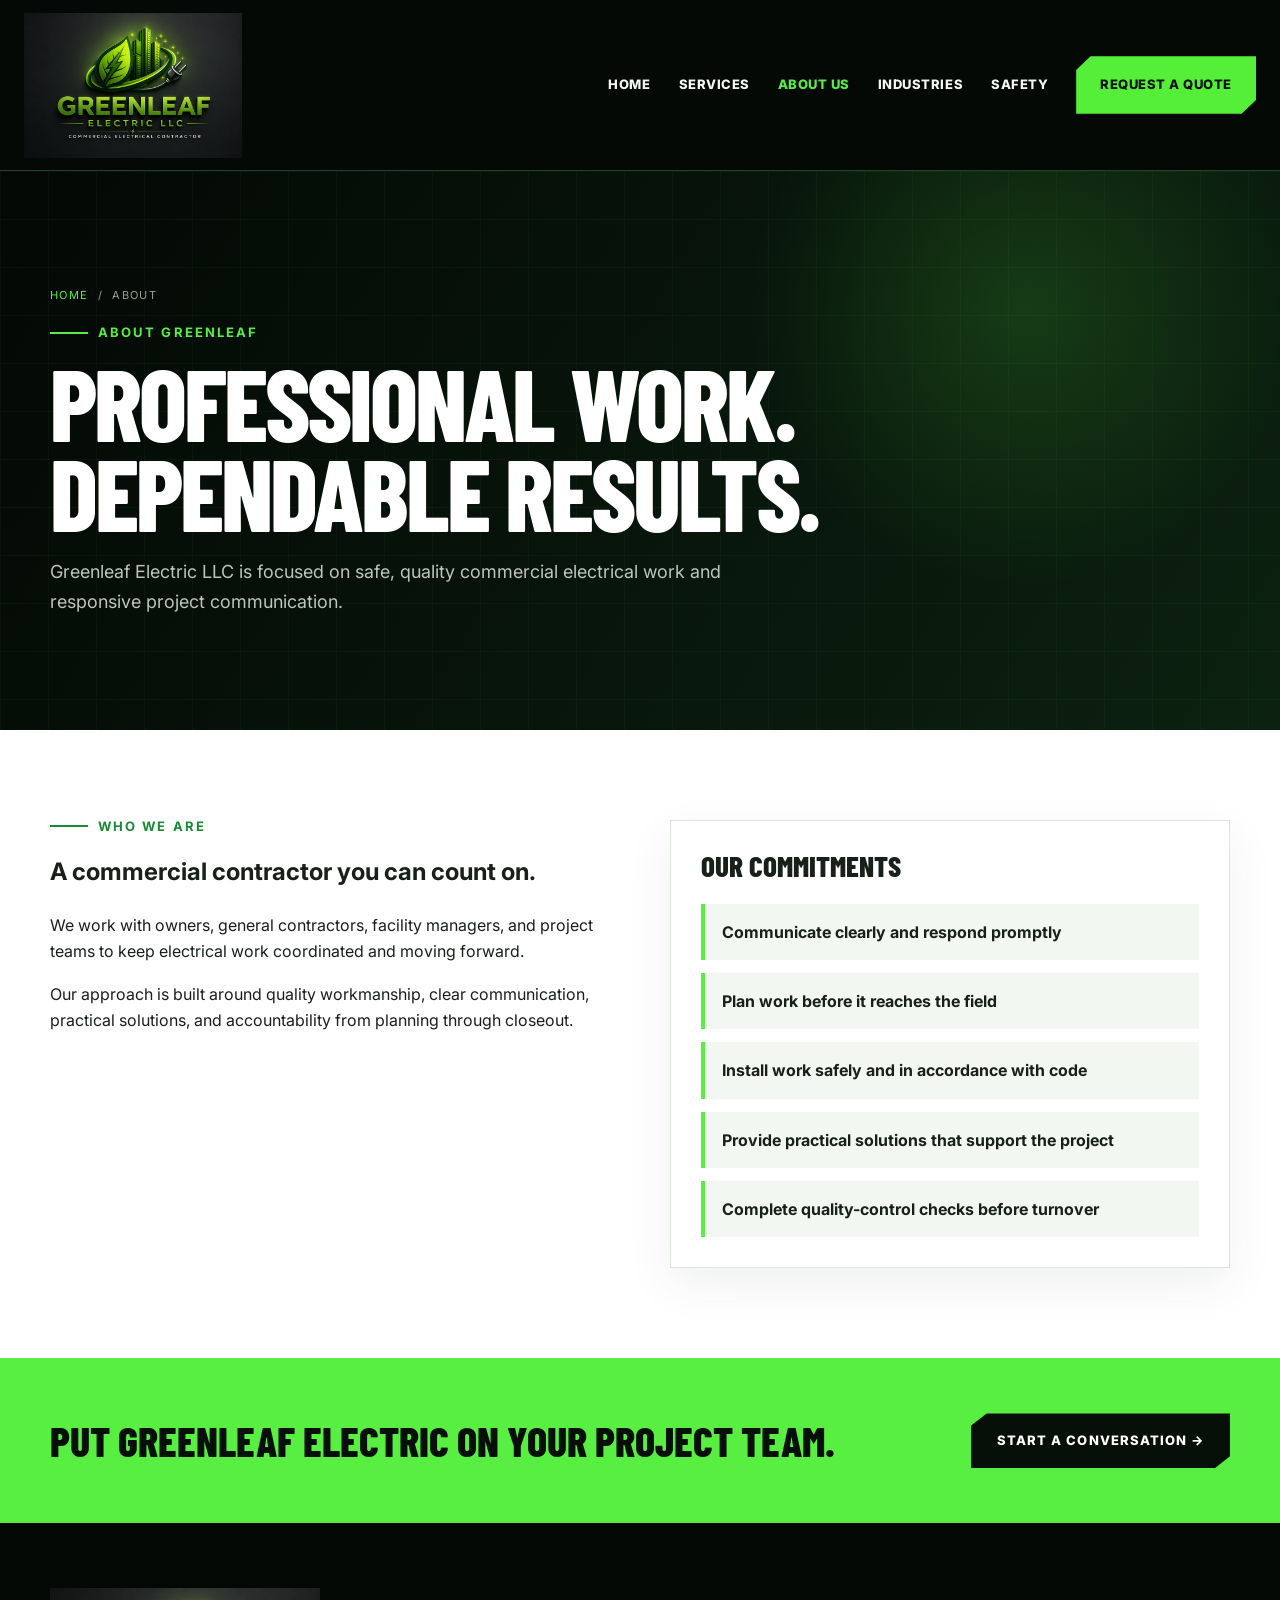
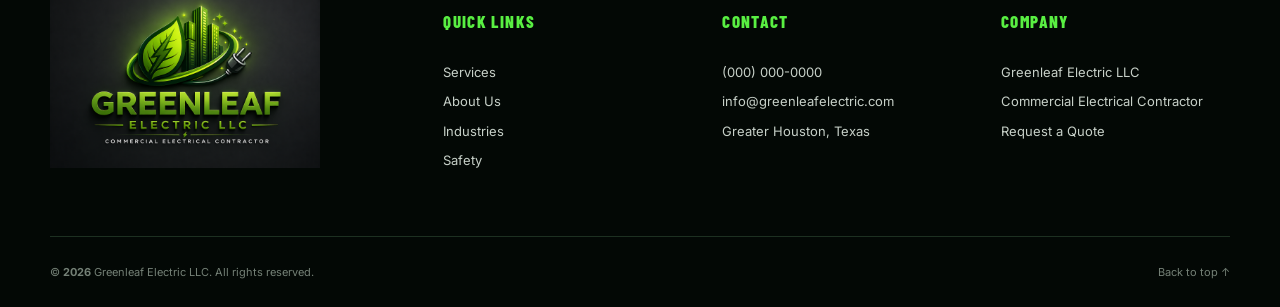
==== about.html @ da340b28 "initial commit of website" ====
<!doctype html><html lang="en"><head><meta charset="utf-8"><meta name="viewport" content="width=device-width,initial-scale=1"><meta name="theme-color" content="#07110a"><meta name="description" content="About Greenleaf Electric LLC and its commercial electrical approach."><title>About Us | Greenleaf Electric LLC</title><link rel="preconnect" href="https://fonts.googleapis.com"><link rel="preconnect" href="https://fonts.gstatic.com" crossorigin><link href="https://fonts.googleapis.com/css2?family=Barlow+Condensed:wght@600;700;800&family=Inter:wght@400;500;600;700&display=swap" rel="stylesheet"><link rel="stylesheet" href="styles.css"></head><body id="top"><div class="topbar"><div class="wrap topbar-inner"><span>Commercial Electrical Contractor</span><div><a href="tel:+10000000000">Call: (000) 000-0000</a><a href="mailto:info@greenleafelectric.com">info@greenleafelectric.com</a></div></div></div>
<header class="site-header">
  <div class="wrap nav">
    <a href="index.html" class="brand logo-brand" aria-label="Greenleaf Electric home"><img src="greenleaf-logo-full.png" alt="Greenleaf Electric LLC"></a>
    <button class="menu" type="button" aria-label="Open menu" aria-expanded="false"><span></span><span></span><span></span></button>
    <nav class="links">
      <a data-page="home" href="index.html">Home</a>
      <a data-page="services" href="services.html">Services</a>
      <a data-page="about" class="active" href="about.html">About Us</a>
      <a data-page="industries" href="industries.html">Industries</a>
      <a data-page="safety" href="safety.html">Safety</a>
      <a data-page="contact" href="contact.html" class="quote-link">Request a Quote</a>
    </nav>
  </div>
</header><main>
<section class="page-hero"><div class="wrap"><div class="breadcrumbs"><a href="index.html">Home</a><span>/</span><span>About</span></div><p class="kicker"><span></span> About Greenleaf</p><h1>Professional work. Dependable results.</h1><p>Greenleaf Electric LLC is focused on safe, quality commercial electrical work and responsive project communication.</p></div></section>
<section class="content-section"><div class="wrap content-grid"><div class="reveal"><p class="kicker dark"><span></span> Who We Are</p><h2>A commercial contractor you can count on.</h2><p>We work with owners, general contractors, facility managers, and project teams to keep electrical work coordinated and moving forward.</p><p>Our approach is built around quality workmanship, clear communication, practical solutions, and accountability from planning through closeout.</p></div><div class="content-card reveal"><h3>Our Commitments</h3><div class="detail-list"><span>Communicate clearly and respond promptly</span><span>Plan work before it reaches the field</span><span>Install work safely and in accordance with code</span><span>Provide practical solutions that support the project</span><span>Complete quality-control checks before turnover</span></div></div></div></section>
<section class="cta-strip"><div class="wrap"><h2>Put Greenleaf Electric on your project team.</h2><a href="contact.html" class="btn">Start a Conversation →</a></div></section>
</main>
<footer>
  <div class="wrap footer-main">
    <a href="index.html" class="footer-logo"><img src="greenleaf-logo-full.png" alt="Greenleaf Electric LLC"></a>
    <div><h4>Quick Links</h4><a href="services.html">Services</a><a href="about.html">About Us</a><a href="industries.html">Industries</a><a href="safety.html">Safety</a></div>
    <div><h4>Contact</h4><a href="tel:+10000000000">(000) 000-0000</a><a href="mailto:info@greenleafelectric.com">info@greenleafelectric.com</a><span>Greater Houston, Texas</span></div>
    <div><h4>Company</h4><span>Greenleaf Electric LLC</span><span>Commercial Electrical Contractor</span><a href="contact.html">Request a Quote</a></div>
  </div>
  <div class="wrap footer-bottom"><span>© <b id="year"></b> Greenleaf Electric LLC. All rights reserved.</span><a href="#top">Back to top ↑</a></div>
</footer><script src="script.js"></script></body></html>
---- styles.css ----
:root{
 --black:#061008;--black2:#0a160d;--black3:#101e13;--green:#59ef42;--green2:#1fcf45;
 --lime:#aaff3d;--white:#fff;--paper:#f5f7f4;--text:#172019;--muted:#637067;--border:#dce4dc;
}
*{box-sizing:border-box}html{scroll-behavior:smooth}body{margin:0;font-family:Inter,Arial,sans-serif;color:var(--text);background:white;line-height:1.65}
a{text-decoration:none;color:inherit}img{display:block;max-width:100%}button,input,textarea,select{font:inherit}.wrap{width:min(1180px,calc(100% - 40px));margin:auto}
.topbar{background:#020704;color:#aeb9b0;font-size:12px;border-bottom:1px solid #18321e}.topbar-inner{min-height:36px;display:flex;justify-content:space-between;align-items:center}.topbar-inner div{display:flex;gap:26px}.topbar a:hover{color:var(--green)}
.site-header{position:sticky;top:0;z-index:50;background:rgba(6,16,8,.96);backdrop-filter:blur(14px);border-bottom:1px solid #18321e}.nav{height:88px;display:flex;align-items:center;justify-content:space-between;gap:24px}.brand{width:315px}.links{display:flex;align-items:center;gap:28px}.links a{color:#dfe7e0;font-size:13px;font-weight:700;text-transform:uppercase;letter-spacing:.07em}.links a:hover{color:var(--green)}.quote-link{padding:13px 18px;background:var(--green);color:#061008!important;clip-path:polygon(7% 0,100% 0,100% 76%,93% 100%,0 100%,0 24%)}
.menu{display:none;background:none;border:0}.menu span{display:block;width:28px;height:2px;background:white;margin:6px}
.hero{min-height:760px;position:relative;overflow:hidden;background:radial-gradient(circle at 75% 35%,rgba(67,238,67,.16),transparent 26%),linear-gradient(120deg,#030805 0%,#07120a 55%,#0c2010 100%);color:white}.hero:before{content:"";position:absolute;right:-8%;top:-7%;width:53vw;height:53vw;border:1px solid rgba(89,239,66,.25);border-radius:50%;box-shadow:0 0 0 50px rgba(89,239,66,.025),0 0 0 100px rgba(89,239,66,.018)}.grid-overlay{position:absolute;inset:0;background-image:linear-gradient(rgba(73,160,83,.06) 1px,transparent 1px),linear-gradient(90deg,rgba(73,160,83,.06) 1px,transparent 1px);background-size:48px 48px;mask-image:linear-gradient(to right,black,transparent 90%)}.hero-content{position:relative;min-height:760px;display:grid;grid-template-columns:1.08fr .92fr;align-items:center;gap:80px;padding:90px 0}.kicker{margin:0 0 18px;color:var(--green);font:700 13px/1 Inter;text-transform:uppercase;letter-spacing:.16em;display:flex;align-items:center;gap:10px}.kicker span{width:38px;height:2px;background:var(--green)}.kicker.dark{color:#188934}.kicker.dark span{background:#188934}.hero h1,.section h2{font-family:"Barlow Condensed",sans-serif;text-transform:uppercase;letter-spacing:-.025em}.hero h1{font-size:clamp(62px,8.6vw,118px);line-height:.82;margin:0 0 30px}.hero h1 em{font-style:normal;color:var(--green);text-shadow:0 0 28px rgba(89,239,66,.23)}.lead{font-size:19px;color:#bdc8bf;max-width:690px}.buttons{display:flex;flex-wrap:wrap;gap:14px;margin:34px 0}.btn{display:inline-flex;align-items:center;justify-content:center;gap:15px;min-height:55px;padding:0 25px;border:1px solid transparent;font-size:13px;font-weight:800;text-transform:uppercase;letter-spacing:.08em;cursor:pointer;clip-path:polygon(6% 0,100% 0,100% 78%,94% 100%,0 100%,0 22%)}.primary{background:var(--green);color:#061008}.primary:hover{background:var(--lime)}.outline{color:white;border-color:#4b5d4e;background:rgba(255,255,255,.03)}.outline:hover{border-color:var(--green);color:var(--green)}.quick-points{display:flex;flex-wrap:wrap;gap:20px;color:#b9c5bb;font-size:12px}.quick-points span::first-letter{color:var(--green)}
.electric-card{position:relative;padding:38px;background:linear-gradient(145deg,rgba(22,47,27,.9),rgba(7,17,9,.95));border:1px solid #285b31;box-shadow:0 30px 90px rgba(0,0,0,.45),inset 0 0 60px rgba(67,238,67,.04);clip-path:polygon(8% 0,100% 0,100% 90%,92% 100%,0 100%,0 10%)}.electric-card:after{content:"";position:absolute;inset:10px;border:1px solid rgba(89,239,66,.15);pointer-events:none}.card-top{color:#8cff54;font-size:11px;font-weight:800;letter-spacing:.2em}.bolt{font-size:110px;color:var(--green);line-height:1;text-shadow:0 0 35px rgba(89,239,66,.65)}.electric-card h2{font-family:"Barlow Condensed";font-size:44px;line-height:1;text-transform:uppercase;margin:0 0 12px}.electric-card p{color:#aebcaf}.mini-grid{display:grid;grid-template-columns:1fr 1fr;margin-top:28px;border-top:1px solid #295330;border-left:1px solid #295330}.mini-grid a{padding:20px;border-right:1px solid #295330;border-bottom:1px solid #295330}.mini-grid strong{display:block;color:var(--green);font:800 28px "Barlow Condensed"}.mini-grid span{font-size:11px;color:#9fac9f;text-transform:uppercase}.mini-grid a:hover{background:rgba(89,239,66,.08)}.scroll{position:absolute;bottom:28px;left:50%;transform:translateX(-50%);font-size:10px;letter-spacing:.2em;color:#748177}.scroll span{color:var(--green)}
.proof{background:var(--green);color:#061008}.proof-row{min-height:76px;display:flex;align-items:center;justify-content:space-between;gap:18px;font:800 18px "Barlow Condensed";text-transform:uppercase;letter-spacing:.05em}.proof-row i{width:6px;height:6px;border-radius:50%;background:#061008}
.section{padding:110px 0}.heading{max-width:760px;margin-bottom:48px}.heading.center{text-align:center;margin-left:auto;margin-right:auto}.heading.center .kicker{justify-content:center}.section h2{font-size:clamp(45px,6vw,72px);line-height:.95;margin:0 0 22px}.heading>p:last-child{color:var(--muted);font-size:17px}.services{background:var(--paper)}.service-grid{display:grid;grid-template-columns:repeat(3,1fr);gap:18px}.service-card{position:relative;min-height:330px;padding:30px;background:white;border:1px solid var(--border);overflow:hidden;transition:.25s}.service-card:before{content:"";position:absolute;left:0;bottom:0;width:100%;height:4px;background:var(--green);transform:scaleX(0);transform-origin:left;transition:.3s}.service-card:hover{transform:translateY(-7px);box-shadow:0 25px 60px rgba(22,45,27,.12);border-color:#b1d4b4}.service-card:hover:before{transform:scaleX(1)}.number{position:absolute;right:22px;top:16px;color:#e9eee9;font:800 60px "Barlow Condensed"}.service-icon{font-size:35px;color:#168a30}.service-card h3{font:800 30px/1 "Barlow Condensed";text-transform:uppercase;margin:55px 0 14px}.service-card p{color:var(--muted);font-size:14px}.service-card>span{position:absolute;bottom:28px;color:#13812c;font-size:12px;font-weight:800;text-transform:uppercase}
.about{background:var(--black2);color:white}.about-grid{display:grid;grid-template-columns:1fr 1fr;gap:90px;align-items:center}.image-frame{min-height:545px;position:relative;background:linear-gradient(145deg,#16331b,#061008);border:1px solid #2b6635;overflow:hidden;clip-path:polygon(11% 0,100% 0,100% 89%,89% 100%,0 100%,0 11%)}.wire-lines{position:absolute;inset:-20%;background:repeating-radial-gradient(ellipse at center,transparent 0 28px,rgba(89,239,66,.14) 30px 32px);transform:rotate(-18deg)}.big-mark{position:absolute;inset:0;display:grid;place-items:center;color:rgba(89,239,66,.8);font:800 160px "Barlow Condensed";text-shadow:0 0 40px rgba(89,239,66,.24)}.experience-badge{position:absolute;right:0;bottom:0;width:210px;padding:24px;background:var(--green);color:#061008;display:flex;gap:15px;align-items:center}.experience-badge strong{font:800 42px "Barlow Condensed"}.experience-badge span{font-size:11px;font-weight:800;text-transform:uppercase}.about-copy>p{color:#aeb9b0}.check-grid{display:grid;grid-template-columns:1fr 1fr;gap:13px;margin:30px 0;color:#d9e4db;font-size:14px}.check-grid span::first-letter{color:var(--green)}.text-link{color:var(--green);font-size:13px;font-weight:800;text-transform:uppercase}.industries{background:white}.industry-grid{display:grid;grid-template-columns:repeat(3,1fr);gap:1px;background:var(--border);border:1px solid var(--border)}.industry-grid a{min-height:145px;padding:26px;background:white;display:grid;grid-template-columns:auto 1fr auto;align-items:center;gap:18px}.industry-grid b{color:#199136;font:800 27px "Barlow Condensed"}.industry-grid strong{font:800 24px/1.05 "Barlow Condensed";text-transform:uppercase}.industry-grid span{font-size:25px}.industry-grid a:hover{background:#eff8ef}.safety{background:linear-gradient(120deg,#071008,#102515);color:white}.safety-grid{display:grid;grid-template-columns:1fr 1fr;gap:80px;align-items:center}.safety-grid>div>p{color:#aab7ac}.safety-cards{display:grid;grid-template-columns:1fr 1fr;gap:14px}.safety-cards div{min-height:145px;padding:24px;border:1px solid #2d6035;background:rgba(255,255,255,.025)}.safety-cards b{display:block;color:var(--green);font:800 36px "Barlow Condensed"}.safety-cards span{font:800 19px "Barlow Condensed";text-transform:uppercase}.contact{background:var(--paper)}.contact-grid{display:grid;grid-template-columns:.85fr 1.15fr;gap:70px}.contact-copy>p{color:var(--muted)}.contact-links{display:grid;gap:12px;margin-top:30px}.contact-links a{display:flex;align-items:center;gap:15px;padding:15px;background:white;border:1px solid var(--border)}.contact-links a:hover{border-color:#4ac65c}.contact-links i{width:44px;height:44px;display:grid;place-items:center;background:#e9f5e9;color:#178b31;font-style:normal;font-size:20px}.contact-links small{display:block;font-size:9px;letter-spacing:.15em;color:#778278;font-weight:800}.quote-form{padding:34px;background:white;box-shadow:0 20px 60px rgba(21,46,27,.12);border-top:5px solid var(--green)}.form-title{font:800 35px "Barlow Condensed";margin-bottom:24px}.form-row{display:grid;grid-template-columns:1fr 1fr;gap:15px}.quote-form label{display:grid;gap:7px;margin-bottom:14px;font-size:11px;font-weight:800;text-transform:uppercase;letter-spacing:.08em}.quote-form input,.quote-form textarea,.quote-form select{width:100%;border:1px solid var(--border);background:#f8faf8;padding:14px;outline:none;text-transform:none}.quote-form input:focus,.quote-form textarea:focus,.quote-form select:focus{border-color:#2eb849;box-shadow:0 0 0 3px rgba(46,184,73,.1)}.form-note{font-size:11px!important;margin:10px 0 0;color:#7b857d}
footer{background:#030805;color:#c7d0c8}.footer-main{padding:65px 0;display:grid;grid-template-columns:1.5fr repeat(3,1fr);gap:50px;border-bottom:1px solid #1d3021}.footer-logo{max-width:330px}.footer-main h4{color:var(--green);font:800 17px "Barlow Condensed";text-transform:uppercase;letter-spacing:.08em}.footer-main div{display:grid;align-content:start;gap:8px;font-size:13px}.footer-main a:hover{color:var(--green)}.footer-bottom{min-height:70px;display:flex;justify-content:space-between;align-items:center;font-size:11px;color:#748076}
.reveal{opacity:0;transform:translateY(22px);transition:opacity .65s,transform .65s}.reveal.visible{opacity:1;transform:none}
@media(max-width:950px){.menu{display:block}.links{display:none;position:absolute;top:88px;left:0;right:0;background:#071009;padding:16px 22px 25px;flex-direction:column;align-items:stretch;border-bottom:1px solid #27572e}.links.open{display:flex}.links a{padding:10px}.quote-link{text-align:center}.hero-content,.about-grid,.safety-grid,.contact-grid{grid-template-columns:1fr}.hero-content{gap:40px;padding:75px 0 110px}.hero-visual{max-width:650px}.service-grid,.industry-grid{grid-template-columns:repeat(2,1fr)}.footer-main{grid-template-columns:1fr 1fr}.topbar-inner>span{display:none}.topbar-inner{justify-content:flex-end}}
@media(max-width:620px){.wrap{width:min(100% - 28px,1180px)}.topbar-inner div{width:100%;justify-content:space-between;gap:8px}.topbar a{font-size:10px}.nav{height:74px}.brand{width:235px}.links{top:74px}.hero,.hero-content{min-height:auto}.hero h1{font-size:66px}.hero-content{padding-top:65px}.electric-card{padding:27px}.electric-card h2{font-size:34px}.proof-row{overflow:auto;justify-content:flex-start}.proof-row span{white-space:nowrap}.section{padding:76px 0}.section h2{font-size:48px}.service-grid,.industry-grid,.safety-cards,.form-row,.footer-main{grid-template-columns:1fr}.industry-grid a{min-height:115px}.about-grid{gap:45px}.image-frame{min-height:390px}.big-mark{font-size:120px}.check-grid{grid-template-columns:1fr}.contact-grid{gap:40px}.quote-form{padding:24px}.footer-bottom{flex-direction:column;justify-content:center;gap:8px}.quick-points{display:grid}.buttons{display:grid}.btn{width:100%}}

/* Multipage updates */
.wordmark{display:flex;align-items:center;gap:12px;min-width:0}
.wordmark-icon{width:50px;height:50px;flex:none;display:grid;place-items:center;border:2px solid var(--green);border-radius:50%;color:var(--green);font:800 28px "Barlow Condensed";box-shadow:0 0 20px rgba(89,239,66,.18)}
.wordmark-text{display:block;min-width:0}
.wordmark-text strong{display:block;color:var(--green);font:800 29px/.8 "Barlow Condensed";letter-spacing:.02em;white-space:nowrap}
.wordmark-text small{display:block;color:#eff5ef;font-size:8px;font-weight:700;letter-spacing:.19em;margin-top:9px;white-space:nowrap}
.page-hero{position:relative;overflow:hidden;padding:115px 0 95px;color:white;background:radial-gradient(circle at 80% 25%,rgba(89,239,66,.16),transparent 25%),linear-gradient(120deg,#030805,#0c2110)}
.page-hero:after{content:"";position:absolute;inset:0;background-image:linear-gradient(rgba(73,160,83,.06) 1px,transparent 1px),linear-gradient(90deg,rgba(73,160,83,.06) 1px,transparent 1px);background-size:48px 48px;pointer-events:none}
.page-hero .wrap{position:relative;z-index:1}
.page-hero h1{max-width:850px;margin:0 0 20px;font:800 clamp(58px,8vw,100px)/.9 "Barlow Condensed";text-transform:uppercase;letter-spacing:-.03em}
.page-hero p:last-child{max-width:720px;color:#bbc7bd;font-size:18px}
.breadcrumbs{display:flex;gap:9px;margin-bottom:22px;color:#93a296;font-size:11px;text-transform:uppercase;letter-spacing:.13em}
.breadcrumbs a{color:var(--green)}
.content-section{padding:90px 0}
.content-grid{display:grid;grid-template-columns:1fr 1fr;gap:60px;align-items:start}
.content-card{padding:30px;background:#fff;border:1px solid var(--border);box-shadow:0 16px 45px rgba(20,50,28,.07)}
.content-card h3{font:800 29px/1 "Barlow Condensed";text-transform:uppercase;margin:0 0 14px}
.content-card p{color:var(--muted)}
.detail-list{display:grid;gap:13px;margin-top:24px}
.detail-list span{padding:15px 17px;background:#f2f7f2;border-left:4px solid var(--green);font-weight:700}
.cta-strip{padding:55px 0;background:var(--green);color:#061008}
.cta-strip .wrap{display:flex;justify-content:space-between;align-items:center;gap:30px}
.cta-strip h2{font:800 42px/.95 "Barlow Condensed";text-transform:uppercase;margin:0}
.cta-strip .btn{background:#061008;color:white}
.active{color:var(--green)!important}
@media(max-width:950px){.brand{width:auto}.content-grid{grid-template-columns:1fr}.cta-strip .wrap{align-items:flex-start;flex-direction:column}}
@media(max-width:620px){.wordmark-icon{width:40px;height:40px;font-size:23px}.wordmark-text strong{font-size:22px}.wordmark-text small{font-size:6px;letter-spacing:.13em}.page-hero{padding:80px 0 65px}.page-hero h1{font-size:58px}.cta-strip h2{font-size:36px}}

.brand img,.footer-logo img{
  display:block;
  width:100%;
  max-width:320px;
  height:auto;
  object-fit:contain;
}
@media(max-width:620px){
  .brand img{max-width:220px;}
  .footer-logo img{max-width:220px;}
}

/* Correct logo presentation */
.site-header {
  background: #111514;
}

.nav {
  min-height: 116px;
  height: auto;
  padding: 10px 0;
}

.logo-brand {
  display: block;
  width: 285px;
  flex: 0 0 285px;
  overflow: hidden;
  border-radius: 4px;
}

.logo-brand img {
  display: block;
  width: 100%;
  height: 92px;
  object-fit: cover;
  object-position: center;
}

.footer-logo {
  display: block;
  width: 310px;
  max-width: 100%;
  overflow: hidden;
  border-radius: 4px;
}

.footer-logo img {
  display: block;
  width: 100%;
  height: auto;
}

@media (max-width: 950px) {
  .nav {
    min-height: 100px;
  }

  .logo-brand {
    width: 245px;
    flex-basis: 245px;
  }

  .logo-brand img {
    height: 80px;
  }

  .links {
    top: 100px;
  }
}

@media (max-width: 620px) {
  .nav {
    min-height: 82px;
    padding: 7px 0;
  }

  .logo-brand {
    width: 185px;
    flex-basis: 185px;
  }

  .logo-brand img {
    height: 64px;
  }

  .links {
    top: 82px;
  }
}

/* Final logo sizing — preserve the entire original logo without cropping */
.logo-brand {
  width: 300px;
  height: 90px;
  display: flex;
  align-items: center;
  justify-content: flex-start;
  flex: 0 0 300px;
  overflow: visible;
  border-radius: 0;
}

.logo-brand img {
  width: 100%;
  height: 100%;
  object-fit: contain;
  object-position: left center;
  display: block;
}

.footer-logo {
  width: 320px;
  height: 180px;
  display: flex;
  align-items: center;
  justify-content: flex-start;
  overflow: visible;
  border-radius: 0;
}

.footer-logo img {
  width: 100%;
  height: 100%;
  object-fit: contain;
  object-position: left center;
  display: block;
}

@media (max-width: 950px) {
  .logo-brand {
    width: 245px;
    height: 78px;
    flex-basis: 245px;
  }

  .footer-logo {
    width: 270px;
    height: 155px;
  }
}

@media (max-width: 620px) {
  .logo-brand {
    width: 200px;
    height: 65px;
    flex-basis: 200px;
  }

  .footer-logo {
    width: 220px;
    height: 130px;
  }
}


/* =========================================================
   APPROVED HOME SCREEN REDESIGN
   ========================================================= */

.topbar {
  display: none !important;
}

.site-header {
  position: sticky;
  top: 0;
  z-index: 1000;
  background: #070b08;
  border-bottom: 1px solid #214629;
}

.site-header .nav {
  width: min(1500px, calc(100% - 48px));
  min-height: 170px !important;
  height: auto !important;
  padding: 10px 0 !important;
  display: flex;
  align-items: center;
  justify-content: space-between;
  gap: 36px;
}

.logo-brand {
  width: 700px !important;
  height: 145px !important;
  max-width: 52vw;
  flex: 0 1 700px !important;
  display: flex;
  align-items: center;
  justify-content: flex-start;
}

.logo-brand img {
  display: block;
  width: 100% !important;
  height: 100% !important;
  object-fit: contain !important;
  object-position: left center !important;
}

.site-header .links {
  margin-left: auto;
  display: flex;
  align-items: center;
  justify-content: flex-end;
  gap: 28px !important;
  white-space: nowrap;
}

.site-header .links a {
  font-size: 13px !important;
  letter-spacing: .05em;
}

.hero-redesign {
  position: relative;
  overflow: hidden;
  min-height: calc(100vh - 170px);
  color: white;
  background:
    radial-gradient(circle at 77% 35%, rgba(40, 145, 60, .20), transparent 30%),
    linear-gradient(120deg, #030704 0%, #071108 55%, #0b2110 100%);
}

.hero-redesign::before {
  content: "";
  position: absolute;
  right: -8%;
  top: -15%;
  width: 62vw;
  height: 62vw;
  border-radius: 50%;
  border: 1px solid rgba(64, 220, 72, .24);
  box-shadow:
    0 0 0 80px rgba(64, 220, 72, .025),
    0 0 0 160px rgba(64, 220, 72, .018);
}

.hero-redesign-grid {
  position: relative;
  z-index: 2;
  min-height: calc(100vh - 170px);
  display: grid;
  grid-template-columns: 1fr .92fr;
  align-items: center;
  gap: 90px;
  padding: 80px 0;
}

.hero-redesign .hero-copy h1 {
  margin: 0 0 28px;
  font-family: "Barlow Condensed", sans-serif;
  font-size: clamp(76px, 8vw, 128px);
  line-height: .86;
  letter-spacing: -.03em;
  text-transform: uppercase;
}

.hero-redesign .hero-copy h1 em {
  color: #55ee39;
  font-style: normal;
  text-shadow: 0 0 28px rgba(85, 238, 57, .22);
}

.hero-redesign .lead {
  max-width: 700px;
  margin-bottom: 30px;
  color: #c5d0c7;
  font-size: 21px;
  line-height: 1.6;
}

.hero-redesign .buttons {
  display: flex;
  gap: 18px;
  flex-wrap: wrap;
}

.hero-redesign .btn {
  min-width: 220px;
}

.hero-card {
  position: relative;
  padding: 48px;
  background:
    linear-gradient(150deg, rgba(20, 59, 28, .96), rgba(7, 22, 11, .98));
  border: 1px solid #34733d;
  box-shadow:
    0 35px 90px rgba(0, 0, 0, .4),
    inset 0 0 70px rgba(85, 238, 57, .04);
  clip-path: polygon(6% 0, 100% 0, 100% 92%, 94% 100%, 0 100%, 0 8%);
}

.hero-card::after {
  content: "";
  position: absolute;
  inset: 12px;
  border: 1px solid rgba(85, 238, 57, .18);
  pointer-events: none;
}

.card-eyebrow {
  margin: 0 0 18px;
  color: #67f146;
  font-size: 13px;
  font-weight: 800;
  letter-spacing: .14em;
  text-transform: uppercase;
}

.hero-bolt {
  color: #55ee39;
  font-size: 115px;
  line-height: .85;
  text-shadow: 0 0 35px rgba(85, 238, 57, .5);
}

.hero-card h2 {
  max-width: 620px;
  margin: 12px 0 20px;
  font-family: "Barlow Condensed", sans-serif;
  font-size: clamp(44px, 4vw, 70px);
  line-height: .95;
  text-transform: uppercase;
}

.hero-card > p:not(.card-eyebrow) {
  color: #c5d0c7;
  font-size: 17px;
}

.feature-grid {
  display: grid;
  grid-template-columns: 1fr 1fr;
  margin-top: 34px;
  border-top: 1px solid #356b3c;
  border-left: 1px solid #356b3c;
}

.feature-grid a {
  min-height: 128px;
  padding: 25px;
  border-right: 1px solid #356b3c;
  border-bottom: 1px solid #356b3c;
  display: flex;
  flex-direction: column;
  justify-content: center;
}

.feature-grid a:hover {
  background: rgba(85, 238, 57, .08);
}

.feature-grid strong {
  display: block;
  color: #58ed3d;
  font-family: "Barlow Condensed", sans-serif;
  font-size: 35px;
  line-height: 1;
}

.feature-grid span {
  margin-top: 8px;
  color: #c5d0c7;
  font-size: 12px;
  text-transform: uppercase;
  letter-spacing: .04em;
}

/* Laptop */
@media (max-width: 1250px) {
  .site-header .nav {
    width: min(1180px, calc(100% - 32px));
    min-height: 145px !important;
  }

  .logo-brand {
    width: 560px !important;
    height: 122px !important;
    flex-basis: 560px !important;
    max-width: 48vw;
  }

  .site-header .links {
    gap: 17px !important;
  }

  .site-header .links a {
    font-size: 11px !important;
  }

  .hero-redesign {
    min-height: calc(100vh - 145px);
  }

  .hero-redesign-grid {
    min-height: calc(100vh - 145px);
    gap: 55px;
  }
}

/* Tablet */
@media (max-width: 950px) {
  .site-header .nav {
    min-height: 120px !important;
  }

  .logo-brand {
    width: 430px !important;
    height: 100px !important;
    flex-basis: 430px !important;
    max-width: calc(100% - 70px);
  }

  .site-header .links {
    top: 120px !important;
  }

  .hero-redesign,
  .hero-redesign-grid {
    min-height: auto;
  }

  .hero-redesign-grid {
    grid-template-columns: 1fr;
    padding: 70px 0 90px;
  }

  .hero-card-wrap {
    max-width: 760px;
  }
}

/* Phone */
@media (max-width: 620px) {
  .site-header .nav {
    width: min(100% - 22px, 1180px);
    min-height: 92px !important;
  }

  .logo-brand {
    width: 275px !important;
    height: 74px !important;
    flex-basis: 275px !important;
    max-width: calc(100% - 55px);
  }

  .site-header .links {
    top: 92px !important;
  }

  .hero-redesign-grid {
    padding: 55px 0 70px;
    gap: 45px;
  }

  .hero-redesign .hero-copy h1 {
    font-size: 70px;
  }

  .hero-redesign .lead {
    font-size: 17px;
  }

  .hero-card {
    padding: 30px 24px;
  }

  .feature-grid {
    grid-template-columns: 1fr;
  }

  .hero-redesign .buttons {
    display: grid;
  }

  .hero-redesign .btn {
    width: 100%;
  }
}


/* =========================================================
   REFERENCE-MATCH HOMEPAGE
   ========================================================= */
.topbar{display:none!important}

.site-header{
  position:sticky;
  top:0;
  z-index:1000;
  background:#050906;
  border-bottom:1px solid #1d4525;
}

.site-nav{
  width:min(1530px,calc(100% - 44px));
  min-height:220px;
  margin:0 auto;
  padding:8px 0;
  display:flex;
  align-items:center;
  justify-content:space-between;
  gap:42px;
}

.wide-logo{
  width:720px;
  height:190px;
  flex:0 1 720px;
  display:flex;
  align-items:center;
}

.wide-logo img{
  width:100%;
  height:100%;
  display:block;
  object-fit:contain;
  object-position:left center;
}

.site-header .links{
  margin-left:auto;
  display:flex;
  align-items:center;
  justify-content:flex-end;
  gap:31px;
  white-space:nowrap;
}

.site-header .links a{
  color:#f3f6f3;
  font-size:14px;
  font-weight:800;
  text-transform:uppercase;
  letter-spacing:.04em;
}

.site-header .links a:hover,
.site-header .links a.active{
  color:#55ef3a;
}

.site-header .quote-link{
  padding:18px 24px;
  background:#55ef3a;
  color:#071008!important;
  clip-path:polygon(8% 0,100% 0,100% 76%,92% 100%,0 100%,0 24%);
}

.reference-hero{
  position:relative;
  overflow:hidden;
  min-height:calc(100vh - 220px);
  background:
    radial-gradient(circle at 77% 45%,rgba(33,130,50,.22),transparent 31%),
    linear-gradient(115deg,#020603 0%,#061008 56%,#0b2110 100%);
  color:#fff;
}

.reference-grid{
  position:absolute;
  inset:0;
  background-image:
    linear-gradient(rgba(53,112,62,.08) 1px,transparent 1px),
    linear-gradient(90deg,rgba(53,112,62,.08) 1px,transparent 1px);
  background-size:52px 52px;
}

.reference-rings{
  position:absolute;
  right:-15%;
  top:-18%;
  width:70vw;
  height:70vw;
  border-radius:50%;
  border:1px solid rgba(78,229,76,.24);
  box-shadow:
    0 0 0 95px rgba(78,229,76,.025),
    0 0 0 190px rgba(78,229,76,.018);
}

.reference-inner{
  position:relative;
  z-index:2;
  width:min(1390px,calc(100% - 54px));
  min-height:calc(100vh - 220px);
  margin:0 auto;
  padding:76px 0 86px;
  display:grid;
  grid-template-columns:1.02fr .98fr;
  gap:92px;
  align-items:center;
}

.reference-kicker{
  margin:0 0 28px;
  color:#58ef3f;
  display:flex;
  align-items:center;
  gap:14px;
  font-size:15px;
  font-weight:800;
  text-transform:uppercase;
  letter-spacing:.12em;
}

.reference-kicker span{
  width:46px;
  height:2px;
  background:#58ef3f;
}

.reference-copy h1{
  margin:0 0 28px;
  font-family:"Barlow Condensed",sans-serif;
  font-size:clamp(78px,7vw,122px);
  line-height:.82;
  text-transform:uppercase;
  letter-spacing:-.035em;
}

.reference-copy h1 em{
  color:#55ef3a;
  font-style:normal;
  text-shadow:0 0 30px rgba(85,239,58,.22);
}

.reference-lead{
  max-width:700px;
  margin:0 0 34px;
  color:#c4cec6;
  font-size:20px;
  line-height:1.62;
}

.reference-actions{
  display:flex;
  flex-wrap:wrap;
  gap:18px;
}

.ref-btn{
  min-width:220px;
  min-height:60px;
  display:inline-flex;
  align-items:center;
  justify-content:center;
  border:1px solid #4bd244;
  font-size:14px;
  font-weight:800;
  text-transform:uppercase;
  letter-spacing:.06em;
}

.ref-primary{
  background:#55ef3a;
  color:#061008;
  clip-path:polygon(7% 0,100% 0,100% 78%,93% 100%,0 100%,0 22%);
}

.ref-secondary{
  color:#fff;
  background:rgba(255,255,255,.02);
}

.reference-card{
  position:relative;
  padding:52px 48px 46px;
  background:linear-gradient(145deg,rgba(18,59,27,.96),rgba(7,22,11,.98));
  border:1px solid #3c8245;
  box-shadow:0 34px 90px rgba(0,0,0,.42),inset 0 0 72px rgba(85,239,58,.04);
  clip-path:polygon(6% 0,100% 0,100% 93%,94% 100%,0 100%,0 7%);
}

.reference-card:after{
  content:"";
  position:absolute;
  inset:12px;
  border:1px solid rgba(85,239,58,.17);
  pointer-events:none;
}

.reference-card-label{
  margin:0 0 20px;
  color:#5cf146;
  font-size:14px;
  font-weight:800;
  text-transform:uppercase;
  letter-spacing:.12em;
}

.reference-bolt{
  color:#55ef3a;
  font-size:118px;
  line-height:.75;
  text-shadow:0 0 38px rgba(85,239,58,.52);
}

.reference-card h2{
  margin:18px 0 20px;
  font-family:"Barlow Condensed",sans-serif;
  font-size:clamp(45px,4vw,67px);
  line-height:.94;
  text-transform:uppercase;
}

.reference-card-copy{
  color:#c6d0c8;
  font-size:17px;
}

.reference-features{
  margin-top:34px;
  display:grid;
  grid-template-columns:1fr 1fr;
  border-top:1px solid #39763f;
  border-left:1px solid #39763f;
}

.reference-features a{
  min-height:126px;
  padding:24px;
  border-right:1px solid #39763f;
  border-bottom:1px solid #39763f;
  display:flex;
  flex-direction:column;
  justify-content:center;
}

.reference-features a:hover{
  background:rgba(85,239,58,.08);
}

.reference-features strong{
  color:#58ef3f;
  font-family:"Barlow Condensed",sans-serif;
  font-size:35px;
  line-height:1;
}

.reference-features span{
  margin-top:8px;
  color:#c4cec6;
  font-size:12px;
  text-transform:uppercase;
}

@media(max-width:1280px){
  .site-nav{min-height:175px}
  .wide-logo{width:575px;height:150px;flex-basis:575px}
  .site-header .links{gap:18px}
  .site-header .links a{font-size:11px}
  .reference-hero,.reference-inner{min-height:calc(100vh - 175px)}
  .reference-inner{gap:58px}
}

@media(max-width:950px){
  .site-nav{min-height:125px}
  .wide-logo{width:430px;height:105px;flex-basis:430px;max-width:calc(100% - 70px)}
  .site-header .links{top:125px!important}
  .reference-hero,.reference-inner{min-height:auto}
  .reference-inner{grid-template-columns:1fr;padding:68px 0 84px}
}

@media(max-width:620px){
  .site-nav{width:min(100% - 22px,1530px);min-height:92px}
  .wide-logo{width:275px;height:72px;flex-basis:275px;max-width:calc(100% - 55px)}
  .site-header .links{top:92px!important}
  .reference-inner{width:min(100% - 28px,1390px);padding:54px 0 68px;gap:45px}
  .reference-copy h1{font-size:69px}
  .reference-lead{font-size:17px}
  .reference-actions{display:grid}
  .ref-btn{width:100%}
  .reference-card{padding:31px 24px}
  .reference-features{grid-template-columns:1fr}
}
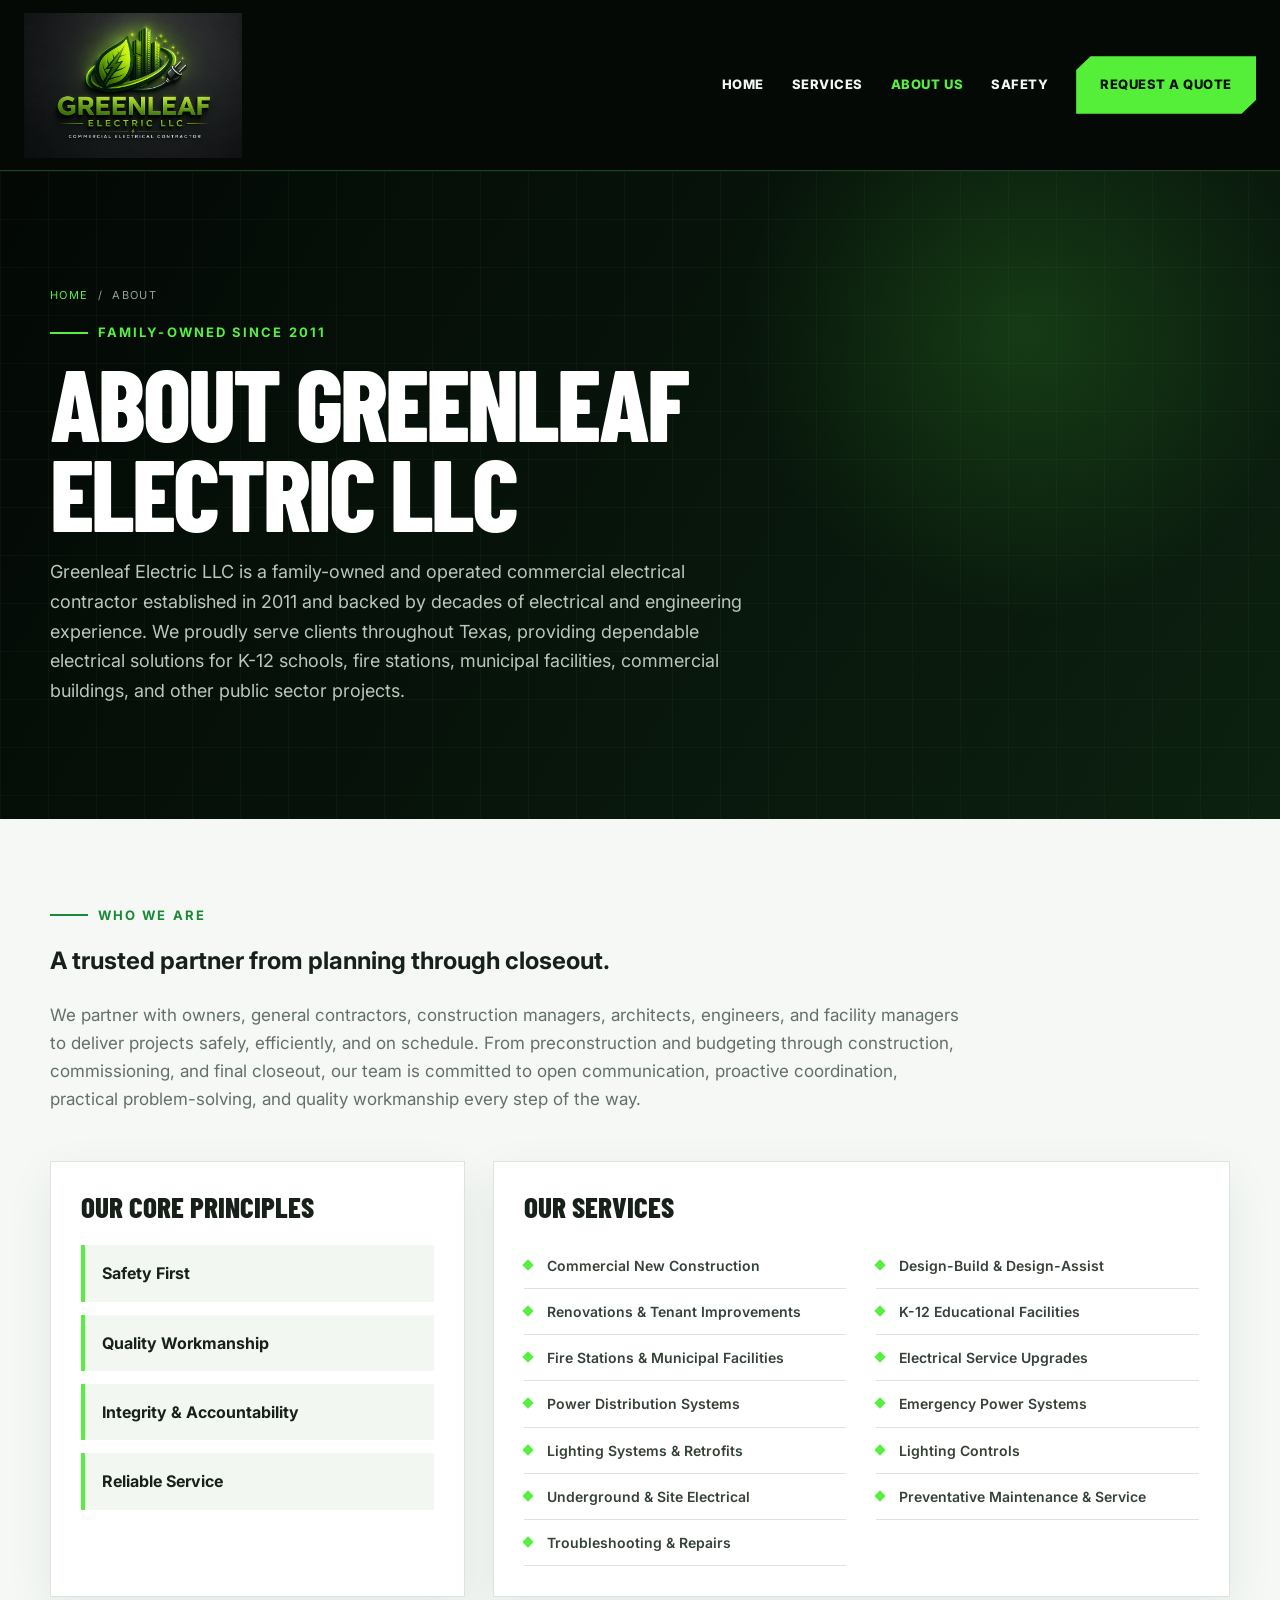
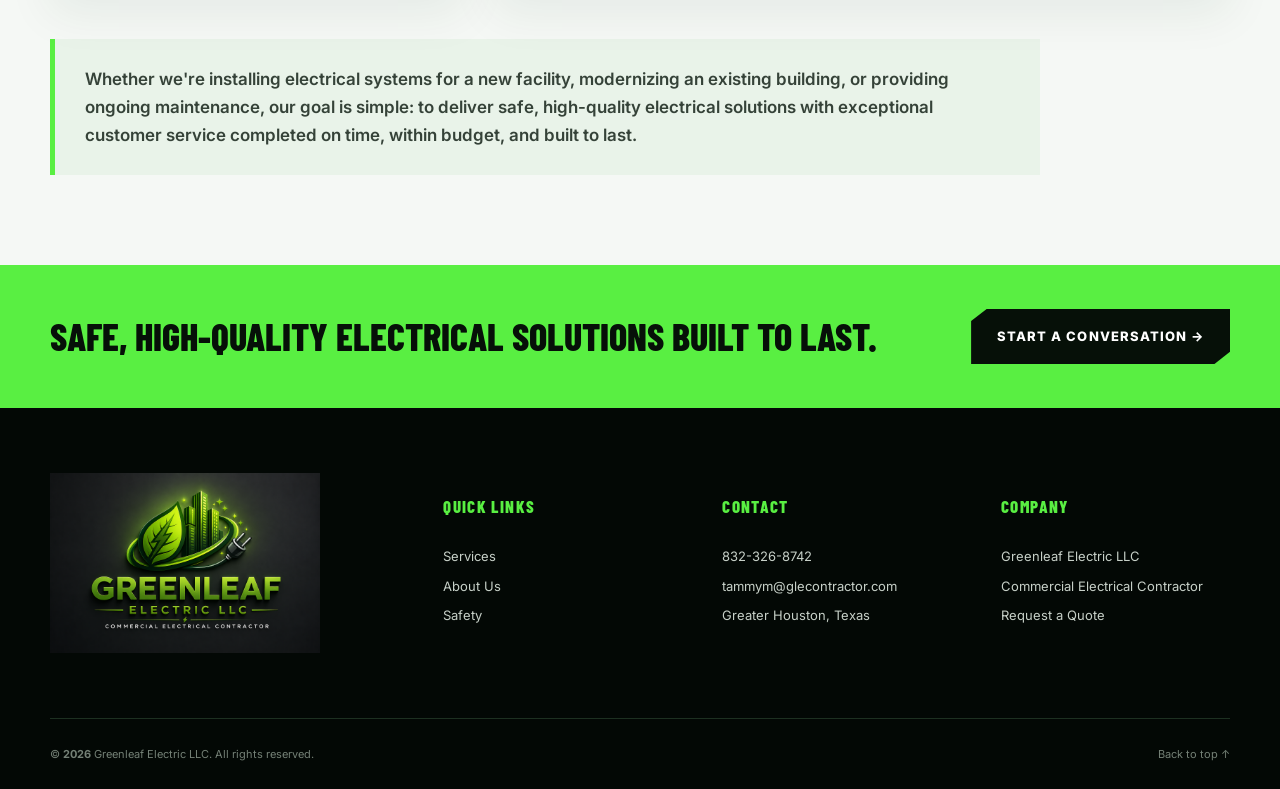
==== commit 03f3cd28: "update" ====
--- a/about.html
+++ b/about.html
@@ -1,28 +1,97 @@
-<!doctype html><html lang="en"><head><meta charset="utf-8"><meta name="viewport" content="width=device-width,initial-scale=1"><meta name="theme-color" content="#07110a"><meta name="description" content="About Greenleaf Electric LLC and its commercial electrical approach."><title>About Us | Greenleaf Electric LLC</title><link rel="preconnect" href="https://fonts.googleapis.com"><link rel="preconnect" href="https://fonts.gstatic.com" crossorigin><link href="https://fonts.googleapis.com/css2?family=Barlow+Condensed:wght@600;700;800&family=Inter:wght@400;500;600;700&display=swap" rel="stylesheet"><link rel="stylesheet" href="styles.css"></head><body id="top"><div class="topbar"><div class="wrap topbar-inner"><span>Commercial Electrical Contractor</span><div><a href="tel:+10000000000">Call: (000) 000-0000</a><a href="mailto:info@greenleafelectric.com">info@greenleafelectric.com</a></div></div></div>
-<header class="site-header">
-  <div class="wrap nav">
-    <a href="index.html" class="brand logo-brand" aria-label="Greenleaf Electric home"><img src="greenleaf-logo-full.png" alt="Greenleaf Electric LLC"></a>
-    <button class="menu" type="button" aria-label="Open menu" aria-expanded="false"><span></span><span></span><span></span></button>
-    <nav class="links">
-      <a data-page="home" href="index.html">Home</a>
-      <a data-page="services" href="services.html">Services</a>
-      <a data-page="about" class="active" href="about.html">About Us</a>
-      <a data-page="industries" href="industries.html">Industries</a>
-      <a data-page="safety" href="safety.html">Safety</a>
-      <a data-page="contact" href="contact.html" class="quote-link">Request a Quote</a>
-    </nav>
+<!doctype html>
+<html lang="en">
+<head>
+  <meta charset="utf-8">
+  <meta name="viewport" content="width=device-width,initial-scale=1">
+  <meta name="theme-color" content="#07110a">
+  <meta name="description" content="About Greenleaf Electric LLC, a family-owned commercial electrical contractor serving clients throughout Texas.">
+  <title>About Us | Greenleaf Electric LLC</title>
+  <link rel="preconnect" href="https://fonts.googleapis.com">
+  <link rel="preconnect" href="https://fonts.gstatic.com" crossorigin>
+  <link href="https://fonts.googleapis.com/css2?family=Barlow+Condensed:wght@600;700;800&family=Inter:wght@400;500;600;700&display=swap" rel="stylesheet">
+  <link rel="stylesheet" href="styles.css">
+</head>
+<body id="top">
+  <div class="topbar">
+    <div class="wrap topbar-inner">
+      <span>Commercial Electrical Contractor</span>
+      <div><a href="tel:+18323268742">Call: 832-326-8742</a><a href="mailto:tammym@glecontractor.com">tammym@glecontractor.com</a></div>
+    </div>
   </div>
-</header><main>
-<section class="page-hero"><div class="wrap"><div class="breadcrumbs"><a href="index.html">Home</a><span>/</span><span>About</span></div><p class="kicker"><span></span> About Greenleaf</p><h1>Professional work. Dependable results.</h1><p>Greenleaf Electric LLC is focused on safe, quality commercial electrical work and responsive project communication.</p></div></section>
-<section class="content-section"><div class="wrap content-grid"><div class="reveal"><p class="kicker dark"><span></span> Who We Are</p><h2>A commercial contractor you can count on.</h2><p>We work with owners, general contractors, facility managers, and project teams to keep electrical work coordinated and moving forward.</p><p>Our approach is built around quality workmanship, clear communication, practical solutions, and accountability from planning through closeout.</p></div><div class="content-card reveal"><h3>Our Commitments</h3><div class="detail-list"><span>Communicate clearly and respond promptly</span><span>Plan work before it reaches the field</span><span>Install work safely and in accordance with code</span><span>Provide practical solutions that support the project</span><span>Complete quality-control checks before turnover</span></div></div></div></section>
-<section class="cta-strip"><div class="wrap"><h2>Put Greenleaf Electric on your project team.</h2><a href="contact.html" class="btn">Start a Conversation →</a></div></section>
-</main>
-<footer>
-  <div class="wrap footer-main">
-    <a href="index.html" class="footer-logo"><img src="greenleaf-logo-full.png" alt="Greenleaf Electric LLC"></a>
-    <div><h4>Quick Links</h4><a href="services.html">Services</a><a href="about.html">About Us</a><a href="industries.html">Industries</a><a href="safety.html">Safety</a></div>
-    <div><h4>Contact</h4><a href="tel:+10000000000">(000) 000-0000</a><a href="mailto:info@greenleafelectric.com">info@greenleafelectric.com</a><span>Greater Houston, Texas</span></div>
-    <div><h4>Company</h4><span>Greenleaf Electric LLC</span><span>Commercial Electrical Contractor</span><a href="contact.html">Request a Quote</a></div>
-  </div>
-  <div class="wrap footer-bottom"><span>© <b id="year"></b> Greenleaf Electric LLC. All rights reserved.</span><a href="#top">Back to top ↑</a></div>
-</footer><script src="script.js"></script></body></html>+
+  <header class="site-header">
+    <div class="wrap nav">
+      <a href="index.html" class="brand logo-brand" aria-label="Greenleaf Electric home"><img src="greenleaf-logo-full.png" alt="Greenleaf Electric LLC"></a>
+      <button class="menu" type="button" aria-label="Open menu" aria-expanded="false"><span></span><span></span><span></span></button>
+      <nav class="links">
+        <a data-page="home" href="index.html">Home</a>
+        <a data-page="services" href="services.html">Services</a>
+        <a data-page="about" class="active" href="about.html">About Us</a>
+        <a data-page="safety" href="safety.html">Safety</a>
+        <a data-page="contact" href="contact.html" class="quote-link">Request a Quote</a>
+      </nav>
+    </div>
+  </header>
+
+  <main>
+    <section class="page-hero">
+      <div class="wrap">
+        <div class="breadcrumbs"><a href="index.html">Home</a><span>/</span><span>About</span></div>
+        <p class="kicker"><span></span> Family-Owned Since 2011</p>
+        <h1>About Greenleaf Electric LLC</h1>
+        <p>Greenleaf Electric LLC is a family-owned and operated commercial electrical contractor established in 2011 and backed by decades of electrical and engineering experience. We proudly serve clients throughout Texas, providing dependable electrical solutions for K-12 schools, fire stations, municipal facilities, commercial buildings, and other public sector projects.</p>
+      </div>
+    </section>
+
+    <section class="content-section about-story">
+      <div class="wrap">
+        <div class="about-intro reveal">
+          <p class="kicker dark"><span></span> Who We Are</p>
+          <h2>A trusted partner from planning through closeout.</h2>
+          <p>We partner with owners, general contractors, construction managers, architects, engineers, and facility managers to deliver projects safely, efficiently, and on schedule. From preconstruction and budgeting through construction, commissioning, and final closeout, our team is committed to open communication, proactive coordination, practical problem-solving, and quality workmanship every step of the way.</p>
+        </div>
+
+        <div class="about-principles">
+          <article class="content-card reveal">
+            <h3>Our Core Principles</h3>
+            <div class="detail-list"><span>Safety First</span><span>Quality Workmanship</span><span>Integrity &amp; Accountability</span><span>Reliable Service</span></div>
+          </article>
+          <article class="content-card reveal">
+            <h3>Our Services</h3>
+            <ul class="about-service-list">
+              <li>Commercial New Construction</li>
+              <li>Design-Build &amp; Design-Assist</li>
+              <li>Renovations &amp; Tenant Improvements</li>
+              <li>K-12 Educational Facilities</li>
+              <li>Fire Stations &amp; Municipal Facilities</li>
+              <li>Electrical Service Upgrades</li>
+              <li>Power Distribution Systems</li>
+              <li>Emergency Power Systems</li>
+              <li>Lighting Systems &amp; Retrofits</li>
+              <li>Lighting Controls</li>
+              <li>Underground &amp; Site Electrical</li>
+              <li>Preventative Maintenance &amp; Service</li>
+              <li>Troubleshooting &amp; Repairs</li>
+            </ul>
+          </article>
+        </div>
+
+        <p class="about-closing reveal">Whether we're installing electrical systems for a new facility, modernizing an existing building, or providing ongoing maintenance, our goal is simple: to deliver safe, high-quality electrical solutions with exceptional customer service completed on time, within budget, and built to last.</p>
+      </div>
+    </section>
+
+    <section class="cta-strip about-cta"><div class="wrap"><h2>Safe, high-quality electrical solutions built to last.</h2><a href="contact.html" class="btn">Start a Conversation &rarr;</a></div></section>
+  </main>
+
+  <footer>
+    <div class="wrap footer-main">
+      <a href="index.html" class="footer-logo"><img src="greenleaf-logo-full.png" alt="Greenleaf Electric LLC"></a>
+      <div><h4>Quick Links</h4><a href="services.html">Services</a><a href="about.html">About Us</a><a href="safety.html">Safety</a></div>
+      <div><h4>Contact</h4><a href="tel:+18323268742">832-326-8742</a><a href="mailto:tammym@glecontractor.com">tammym@glecontractor.com</a><span>Greater Houston, Texas</span></div>
+      <div><h4>Company</h4><span>Greenleaf Electric LLC</span><span>Commercial Electrical Contractor</span><a href="contact.html">Request a Quote</a></div>
+    </div>
+    <div class="wrap footer-bottom"><span>&copy; <b id="year"></b> Greenleaf Electric LLC. All rights reserved.</span><a href="#top">Back to top &uarr;</a></div>
+  </footer>
+  <script src="script.js"></script>
+</body>
+</html>
--- a/styles.css
+++ b/styles.css
@@ -37,13 +37,14 @@
 .content-card p{color:var(--muted)}
 .detail-list{display:grid;gap:13px;margin-top:24px}
 .detail-list span{padding:15px 17px;background:#f2f7f2;border-left:4px solid var(--green);font-weight:700}
-.cta-strip{padding:55px 0;background:var(--green);color:#061008}
+.cta-strip{padding:44px 0;background:var(--green);color:#061008}
 .cta-strip .wrap{display:flex;justify-content:space-between;align-items:center;gap:30px}
 .cta-strip h2{font:800 42px/.95 "Barlow Condensed";text-transform:uppercase;margin:0}
-.cta-strip .btn{background:#061008;color:white}
+.cta-strip .btn{background:#061008;color:white;white-space:nowrap;flex:0 0 auto}
+.about-cta h2{font-size:clamp(30px,3.1vw,38px);white-space:nowrap}
 .active{color:var(--green)!important}
 @media(max-width:950px){.brand{width:auto}.content-grid{grid-template-columns:1fr}.cta-strip .wrap{align-items:flex-start;flex-direction:column}}
-@media(max-width:620px){.wordmark-icon{width:40px;height:40px;font-size:23px}.wordmark-text strong{font-size:22px}.wordmark-text small{font-size:6px;letter-spacing:.13em}.page-hero{padding:80px 0 65px}.page-hero h1{font-size:58px}.cta-strip h2{font-size:36px}}
+@media(max-width:620px){.wordmark-icon{width:40px;height:40px;font-size:23px}.wordmark-text strong{font-size:22px}.wordmark-text small{font-size:6px;letter-spacing:.13em}.page-hero{padding:80px 0 65px}.page-hero h1{font-size:58px}.cta-strip{padding:36px 0}.cta-strip h2{font-size:36px}.about-cta h2{white-space:normal}}
 
 .brand img,.footer-logo img{
   display:block;
@@ -826,3 +827,31 @@
   .reference-card{padding:31px 24px}
   .reference-features{grid-template-columns:1fr}
 }
+
+/* About and Greenleaf Difference content */
+.about-story{background:#f5f8f5}
+.about-intro{max-width:920px;margin-bottom:48px}
+.about-intro h2{max-width:760px}
+.about-intro>p:last-child{color:var(--muted);font-size:17px}
+.about-principles{display:grid;grid-template-columns:.72fr 1.28fr;gap:28px;align-items:start}
+.about-principles .content-card{height:100%}
+.about-service-list{display:grid;grid-template-columns:1fr 1fr;gap:0 30px;margin:22px 0 0;padding:0;list-style:none}
+.about-service-list li{position:relative;padding:11px 0 11px 23px;border-bottom:1px solid var(--border);color:#354238;font-size:14px;font-weight:600}
+.about-service-list li:before{content:"";position:absolute;left:0;top:18px;width:8px;height:8px;background:var(--green);transform:rotate(45deg)}
+.about-closing{max-width:990px;margin:42px 0 0;padding:26px 30px;border-left:5px solid var(--green);background:#e9f3e9;color:#354238;font-size:17px;font-weight:600}
+.difference-plain{padding:80px 0 95px;background:#f5f8f5}
+.difference-plain-inner{max-width:none}
+.difference-plain h2{max-width:780px;margin-bottom:28px}
+.difference-plain p:not(.kicker){max-width:900px;margin:0 0 25px;color:#465449;font-size:16px;line-height:1.8}
+.difference-plain p:last-child{margin-bottom:0}
+
+@media(max-width:950px){
+  .about-principles{grid-template-columns:1fr}
+}
+
+@media(max-width:620px){
+  .about-service-list{grid-template-columns:1fr}
+  .about-closing{padding:22px}
+  .difference-plain{padding:62px 0 72px}
+  .difference-plain p:not(.kicker){font-size:16px;line-height:1.7}
+}
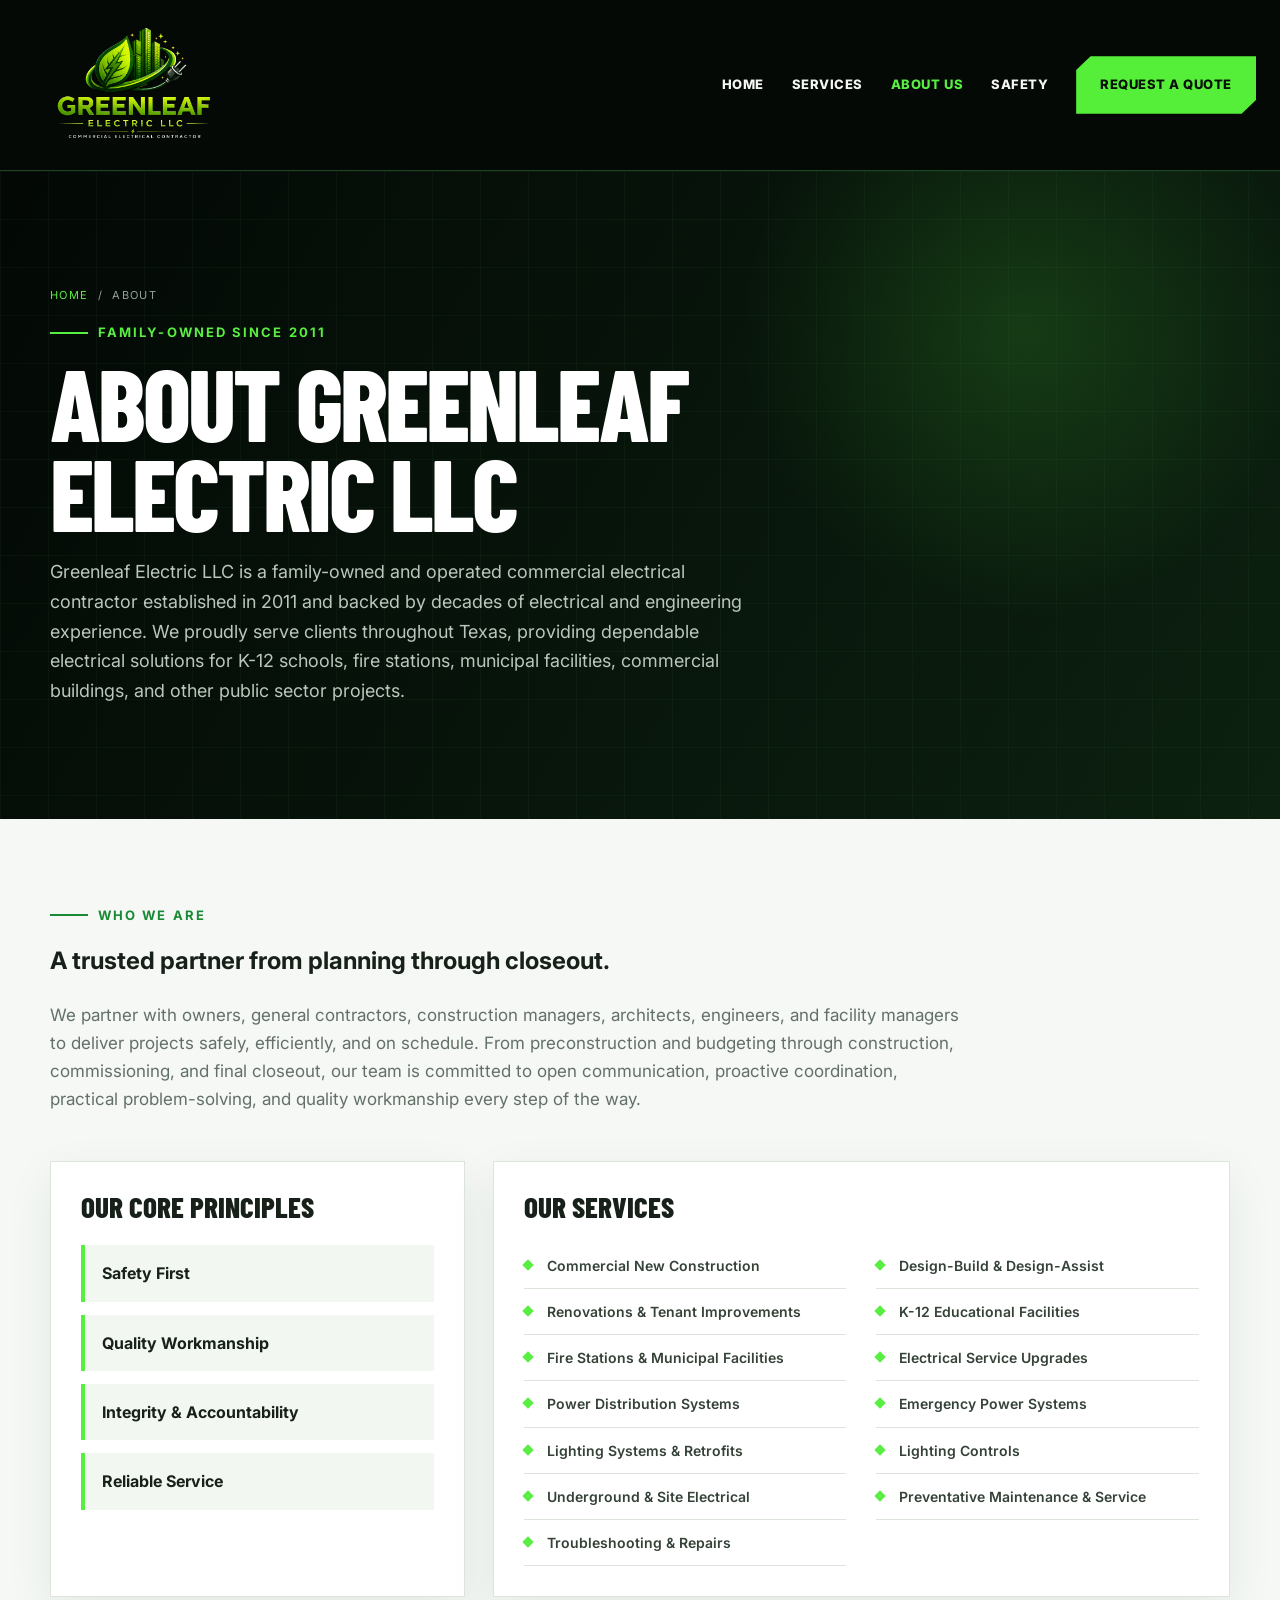
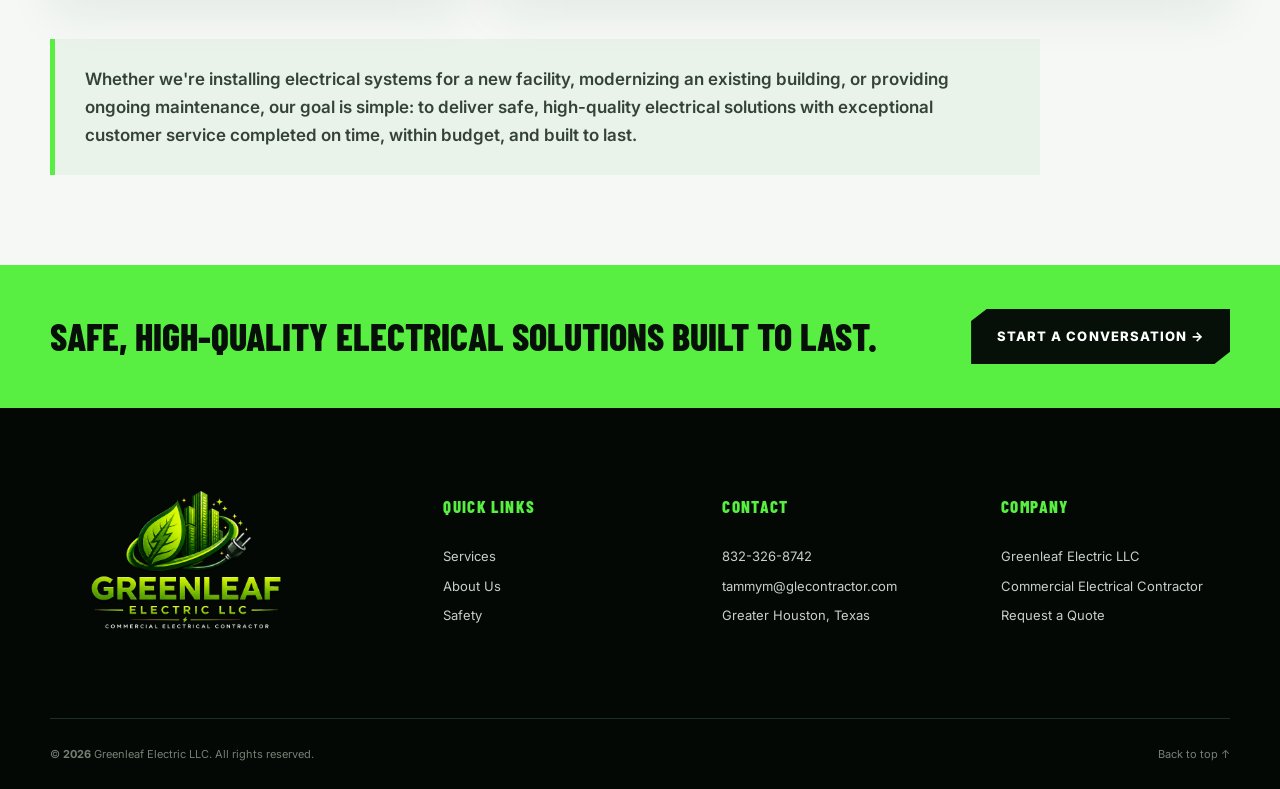
==== commit 27098bf4: "transparent logo" ====
--- a/about.html
+++ b/about.html
@@ -21,7 +21,7 @@
 
   <header class="site-header">
     <div class="wrap nav">
-      <a href="index.html" class="brand logo-brand" aria-label="Greenleaf Electric home"><img src="greenleaf-logo-full.png" alt="Greenleaf Electric LLC"></a>
+      <a href="index.html" class="brand logo-brand" aria-label="Greenleaf Electric home"><img src="greenleaf-logo-transparent.png" alt="Greenleaf Electric LLC"></a>
       <button class="menu" type="button" aria-label="Open menu" aria-expanded="false"><span></span><span></span><span></span></button>
       <nav class="links">
         <a data-page="home" href="index.html">Home</a>
@@ -85,7 +85,7 @@
 
   <footer>
     <div class="wrap footer-main">
-      <a href="index.html" class="footer-logo"><img src="greenleaf-logo-full.png" alt="Greenleaf Electric LLC"></a>
+      <a href="index.html" class="footer-logo"><img src="greenleaf-logo-transparent.png" alt="Greenleaf Electric LLC"></a>
       <div><h4>Quick Links</h4><a href="services.html">Services</a><a href="about.html">About Us</a><a href="safety.html">Safety</a></div>
       <div><h4>Contact</h4><a href="tel:+18323268742">832-326-8742</a><a href="mailto:tammym@glecontractor.com">tammym@glecontractor.com</a><span>Greater Houston, Texas</span></div>
       <div><h4>Company</h4><span>Greenleaf Electric LLC</span><span>Commercial Electrical Contractor</span><a href="contact.html">Request a Quote</a></div>
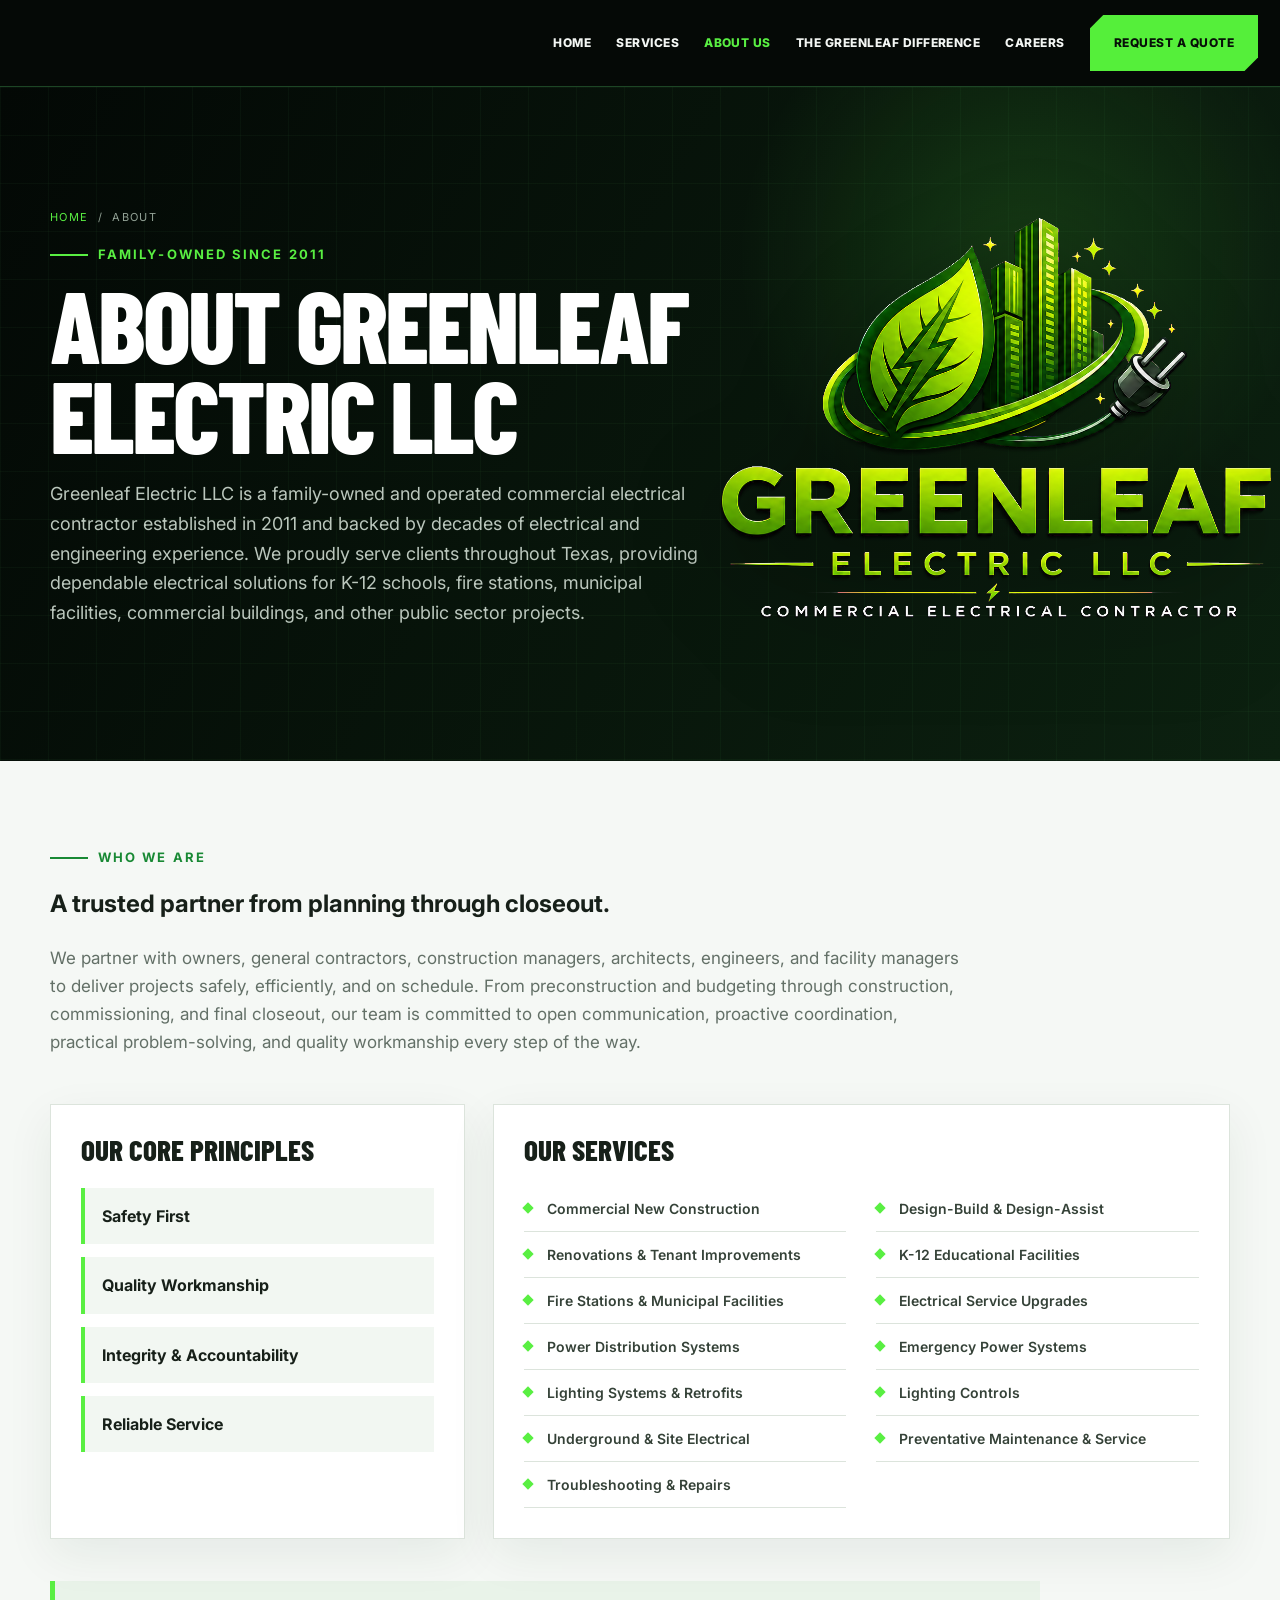
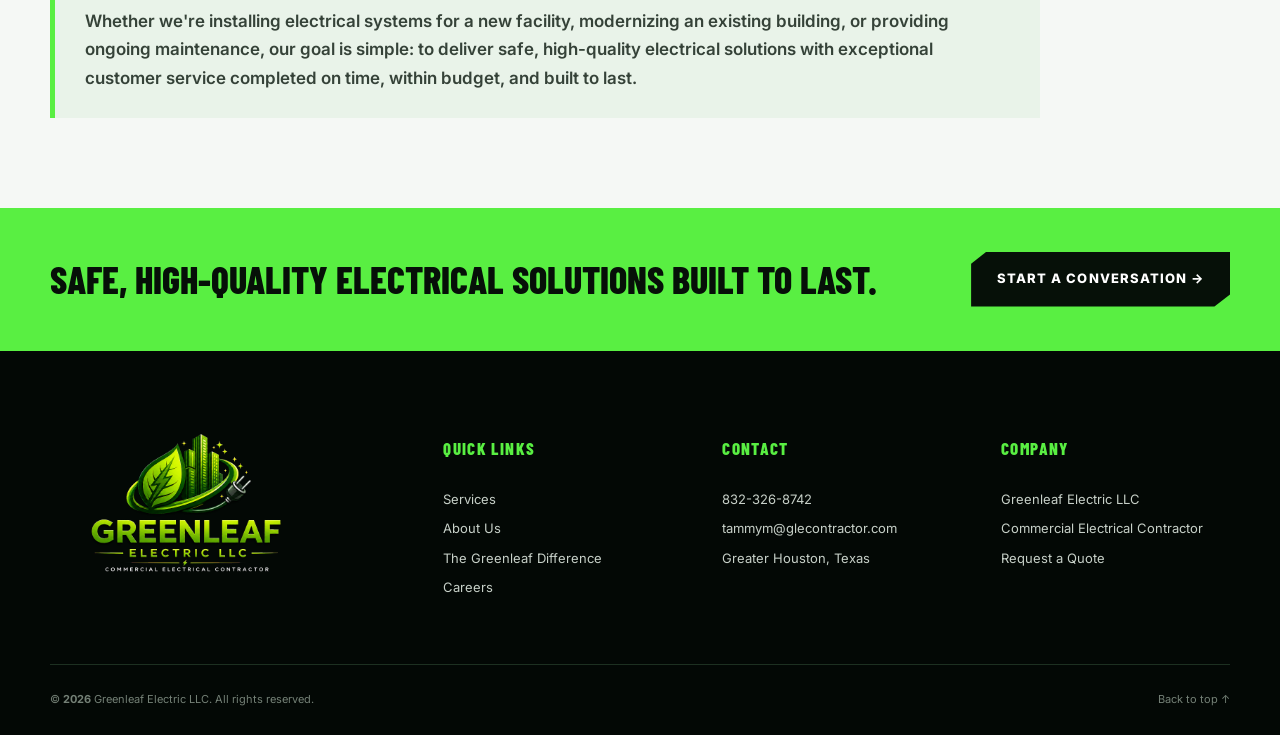
==== commit 2f06287e: "careers with downloadable, new icon formatting" ====
--- a/about.html
+++ b/about.html
@@ -21,13 +21,12 @@
 
   <header class="site-header">
     <div class="wrap nav">
-      <a href="index.html" class="brand logo-brand" aria-label="Greenleaf Electric home"><img src="greenleaf-logo-transparent.png" alt="Greenleaf Electric LLC"></a>
-      <button class="menu" type="button" aria-label="Open menu" aria-expanded="false"><span></span><span></span><span></span></button>
       <nav class="links">
         <a data-page="home" href="index.html">Home</a>
         <a data-page="services" href="services.html">Services</a>
         <a data-page="about" class="active" href="about.html">About Us</a>
-        <a data-page="safety" href="safety.html">Safety</a>
+        <a data-page="safety" href="safety.html">The Greenleaf Difference</a>
+        <a data-page="careers" href="careers.html">Careers</a>
         <a data-page="contact" href="contact.html" class="quote-link">Request a Quote</a>
       </nav>
     </div>
@@ -35,11 +34,14 @@
 
   <main>
     <section class="page-hero">
-      <div class="wrap">
+      <div class="wrap page-hero-grid">
+        <div class="page-hero-copy">
         <div class="breadcrumbs"><a href="index.html">Home</a><span>/</span><span>About</span></div>
         <p class="kicker"><span></span> Family-Owned Since 2011</p>
         <h1>About Greenleaf Electric LLC</h1>
         <p>Greenleaf Electric LLC is a family-owned and operated commercial electrical contractor established in 2011 and backed by decades of electrical and engineering experience. We proudly serve clients throughout Texas, providing dependable electrical solutions for K-12 schools, fire stations, municipal facilities, commercial buildings, and other public sector projects.</p>
+        </div>
+        <a href="index.html" class="page-hero-logo" aria-label="Greenleaf Electric home"><img src="greenleaf-logo-transparent.png" alt="Greenleaf Electric LLC"></a>
       </div>
     </section>
 
@@ -86,7 +88,7 @@
   <footer>
     <div class="wrap footer-main">
       <a href="index.html" class="footer-logo"><img src="greenleaf-logo-transparent.png" alt="Greenleaf Electric LLC"></a>
-      <div><h4>Quick Links</h4><a href="services.html">Services</a><a href="about.html">About Us</a><a href="safety.html">Safety</a></div>
+      <div><h4>Quick Links</h4><a href="services.html">Services</a><a href="about.html">About Us</a><a href="safety.html">The Greenleaf Difference</a><a href="careers.html">Careers</a></div>
       <div><h4>Contact</h4><a href="tel:+18323268742">832-326-8742</a><a href="mailto:tammym@glecontractor.com">tammym@glecontractor.com</a><span>Greater Houston, Texas</span></div>
       <div><h4>Company</h4><span>Greenleaf Electric LLC</span><span>Commercial Electrical Contractor</span><a href="contact.html">Request a Quote</a></div>
     </div>
--- a/styles.css
+++ b/styles.css
@@ -603,7 +603,7 @@
 .reference-hero{
   position:relative;
   overflow:hidden;
-  min-height:calc(100vh - 220px);
+  min-height:calc(100vh - 170px);
   background:
     radial-gradient(circle at 77% 45%,rgba(33,130,50,.22),transparent 31%),
     linear-gradient(115deg,#020603 0%,#061008 56%,#0b2110 100%);
@@ -636,7 +636,7 @@
   position:relative;
   z-index:2;
   width:min(1390px,calc(100% - 54px));
-  min-height:calc(100vh - 220px);
+  min-height:calc(100vh - 170px);
   margin:0 auto;
   padding:76px 0 86px;
   display:grid;
@@ -722,7 +722,7 @@
   background:linear-gradient(145deg,rgba(18,59,27,.96),rgba(7,22,11,.98));
   border:1px solid #3c8245;
   box-shadow:0 34px 90px rgba(0,0,0,.42),inset 0 0 72px rgba(85,239,58,.04);
-  clip-path:polygon(6% 0,100% 0,100% 93%,94% 100%,0 100%,0 7%);
+  clip-path:none;
 }
 
 .reference-card:after{
@@ -803,8 +803,11 @@
   .wide-logo{width:575px;height:150px;flex-basis:575px}
   .site-header .links{gap:18px}
   .site-header .links a{font-size:11px}
-  .reference-hero,.reference-inner{min-height:calc(100vh - 175px)}
   .reference-inner{gap:58px}
+}
+
+@media(max-width:1250px){
+  .reference-hero,.reference-inner{min-height:calc(100vh - 145px)}
 }
 
 @media(max-width:950px){
@@ -855,3 +858,413 @@
   .difference-plain{padding:62px 0 72px}
   .difference-plain p:not(.kicker){font-size:16px;line-height:1.7}
 }
+
+/* Compact navigation and page-level logo placement */
+.site-header .nav{
+  width:min(1390px,calc(100% - 44px));
+  min-height:86px!important;
+  height:86px!important;
+  padding:0!important;
+  justify-content:flex-end;
+}
+
+.site-header .links{
+  gap:25px!important;
+}
+
+.site-header .links a{
+  font-size:12px!important;
+}
+
+.reference-hero,
+.reference-inner{
+  min-height:calc(100vh - 86px);
+}
+
+.reference-copy h1{
+  font-size:clamp(66px,5.8vw,96px);
+}
+
+.reference-card{
+  padding:52px 48px 46px;
+  border:1px solid #3c8245;
+  background:linear-gradient(145deg,rgba(18,59,27,.96),rgba(7,22,11,.98));
+  box-shadow:0 34px 90px rgba(0,0,0,.42),inset 0 0 72px rgba(85,239,58,.04);
+  clip-path:none;
+}
+
+.reference-card:after{
+  display:block;
+}
+
+.home-hero-logo{
+  width:min(100%,390px);
+  margin:0 0 30px;
+  display:block;
+  overflow:visible;
+  filter:drop-shadow(0 30px 55px rgba(0,0,0,.4));
+}
+
+.home-hero-logo img{
+  width:150%;
+  max-width:none;
+  height:auto;
+  transform:translateX(-15.1%);
+}
+
+.page-hero{
+  padding:78px 0 72px;
+}
+
+.page-hero-grid{
+  display:grid;
+  grid-template-columns:minmax(0,1fr) minmax(340px,.68fr);
+  align-items:center;
+  gap:70px;
+}
+
+.page-hero-copy{
+  min-width:0;
+}
+
+.page-hero-logo{
+  width:min(100%,500px);
+  justify-self:end;
+  display:block;
+  overflow:visible;
+  filter:drop-shadow(0 24px 45px rgba(0,0,0,.38));
+}
+
+.page-hero-logo img{
+  width:175%;
+  max-width:none;
+  height:auto;
+  transform:translateX(-23%);
+}
+
+@media(max-width:950px){
+  .site-header .nav{
+    min-height:82px!important;
+    height:82px!important;
+  }
+
+  .site-header .links{
+    top:82px!important;
+  }
+
+  .reference-hero,
+  .reference-inner{
+    min-height:auto;
+  }
+
+  .page-hero-grid{
+    grid-template-columns:minmax(0,1fr) minmax(250px,.55fr);
+    gap:34px;
+  }
+}
+
+@media(max-width:700px){
+  .page-hero-grid{
+    grid-template-columns:1fr;
+  }
+
+  .page-hero-logo{
+    width:min(70vw,410px);
+    justify-self:center;
+  }
+}
+
+@media(max-width:620px){
+  .site-header .nav{
+    width:min(100% - 28px,1390px);
+    min-height:72px!important;
+    height:72px!important;
+  }
+
+  .site-header .links{
+    top:72px!important;
+  }
+
+  .reference-inner{
+    padding:48px 0 60px;
+  }
+
+  .reference-copy h1{
+    font-size:60px;
+  }
+
+  .home-hero-logo{
+    width:min(95%,330px);
+    margin:0 0 26px;
+  }
+
+  .reference-card{
+    padding:31px 24px;
+  }
+
+  .page-hero{
+    padding:62px 0 58px;
+  }
+}
+
+/* Careers */
+.careers-section{
+  background:#f5f8f5;
+}
+
+.careers-layout{
+  display:grid;
+  grid-template-columns:minmax(0,.82fr) minmax(0,1.18fr);
+  align-items:start;
+  gap:70px;
+}
+
+.careers-intro h2{
+  margin:0 0 22px;
+  max-width:650px;
+  font:800 clamp(42px,5vw,66px)/.95 "Barlow Condensed",sans-serif;
+  text-transform:uppercase;
+  letter-spacing:-.025em;
+}
+
+.careers-intro > p:not(.kicker){
+  color:var(--muted);
+  font-size:17px;
+}
+
+.application-options{
+  display:grid;
+  gap:14px;
+  margin-top:28px;
+}
+
+.application-option{
+  padding:24px;
+  background:#fff;
+  border:1px solid var(--border);
+  border-left:4px solid var(--green);
+  box-shadow:0 12px 30px rgba(20,50,28,.06);
+}
+
+.application-option h3{
+  margin:0 0 8px;
+  font:800 25px/1 "Barlow Condensed",sans-serif;
+  text-transform:uppercase;
+}
+
+.application-option p{
+  margin:0;
+  color:var(--muted);
+  font-size:14px;
+  line-height:1.65;
+}
+
+.careers-email{
+  margin-top:18px;
+  background:var(--green);
+  color:#061008;
+}
+
+.careers-email:hover{
+  background:var(--lime);
+}
+
+.application-actions{
+  display:flex;
+  align-items:center;
+  flex-wrap:wrap;
+  gap:14px 18px;
+  margin-top:18px;
+}
+
+.application-download{
+  background:var(--green);
+  color:#061008;
+}
+
+.application-download:hover{
+  background:var(--lime);
+}
+
+.application-email-link{
+  color:#168a30;
+  font-size:13px;
+  font-weight:800;
+  text-transform:uppercase;
+  letter-spacing:.04em;
+}
+
+.application-email-link:hover{
+  color:#0d6220;
+}
+
+.careers-email-note{
+  margin:18px 0 0;
+  font-size:13px!important;
+}
+
+.careers-email-note a{
+  color:#168a30;
+  font-weight:800;
+}
+
+.career-positions{
+  display:grid;
+  grid-template-columns:1fr;
+  gap:16px;
+}
+
+.career-position{
+  min-height:190px;
+  padding:28px;
+  background:#fff;
+  border:1px solid var(--border);
+  border-bottom:5px solid var(--green);
+  box-shadow:0 18px 45px rgba(20,50,28,.07);
+  display:flex;
+  flex-direction:column;
+  justify-content:space-between;
+}
+
+.career-position span{
+  color:#199136;
+  font:800 18px "Barlow Condensed",sans-serif;
+  letter-spacing:.1em;
+}
+
+.career-position h3{
+  margin:35px 0 0;
+  font:800 34px/1 "Barlow Condensed",sans-serif;
+  text-transform:uppercase;
+}
+
+@media(max-width:950px){
+  .careers-layout{
+    grid-template-columns:1fr;
+    gap:45px;
+  }
+}
+
+@media(max-width:620px){
+  .career-positions{
+    grid-template-columns:1fr;
+  }
+
+  .career-position{
+    min-height:145px;
+  }
+
+  .careers-email,
+  .application-download{
+    width:100%;
+  }
+}
+
+/* Compact horizontal navigation on tablets and phones */
+@media(max-width:950px){
+  .site-header{
+    position:sticky;
+    top:0;
+    overflow:hidden;
+  }
+
+  .site-header .nav{
+    width:100%;
+    min-height:0!important;
+    height:auto!important;
+    padding:0!important;
+    display:block;
+  }
+
+  .site-header .menu{
+    display:none!important;
+  }
+
+  .site-header .links{
+    position:static!important;
+    display:flex!important;
+    flex-direction:row!important;
+    align-items:center!important;
+    justify-content:flex-start!important;
+    gap:0!important;
+    width:100%;
+    margin:0;
+    padding:0 10px;
+    overflow-x:auto;
+    overflow-y:hidden;
+    white-space:nowrap;
+    background:#050906;
+    border:0;
+    scrollbar-width:none;
+    -webkit-overflow-scrolling:touch;
+  }
+
+  .site-header .links::-webkit-scrollbar{
+    display:none;
+  }
+
+  .site-header .links a{
+    flex:0 0 auto;
+    padding:15px 11px!important;
+    color:#f3f6f3;
+    font-size:10px!important;
+    line-height:1.2;
+    letter-spacing:.035em;
+    text-align:center;
+  }
+
+  .site-header .quote-link{
+    padding:15px 11px!important;
+    background:transparent;
+    color:#55ef3a!important;
+    clip-path:none;
+  }
+}
+
+@media(max-width:520px){
+  .site-header .links{
+    display:grid!important;
+    grid-template-columns:repeat(3,minmax(0,1fr));
+    padding:0;
+    overflow:visible;
+    white-space:normal;
+  }
+
+  .site-header .links a,
+  .site-header .quote-link{
+    width:100%;
+    min-height:38px;
+    padding:8px 4px!important;
+    display:flex;
+    align-items:center;
+    justify-content:center;
+    border-right:1px solid #18351f;
+    border-bottom:1px solid #18351f;
+    font-size:9px!important;
+    line-height:1.1;
+    white-space:normal;
+  }
+
+  .site-header .links a:nth-child(3n){
+    border-right:0;
+  }
+
+  .site-header .links a:nth-child(n+4){
+    border-bottom:0;
+  }
+
+  .site-header .links a[href="safety.html"],
+  .site-header .links a[href="contact.html"]{
+    font-size:0!important;
+  }
+
+  .site-header .links a[href="safety.html"]::after{
+    content:"Difference";
+    font-size:9px;
+  }
+
+  .site-header .links a[href="contact.html"]::after{
+    content:"Get a Quote";
+    font-size:9px;
+  }
+}
